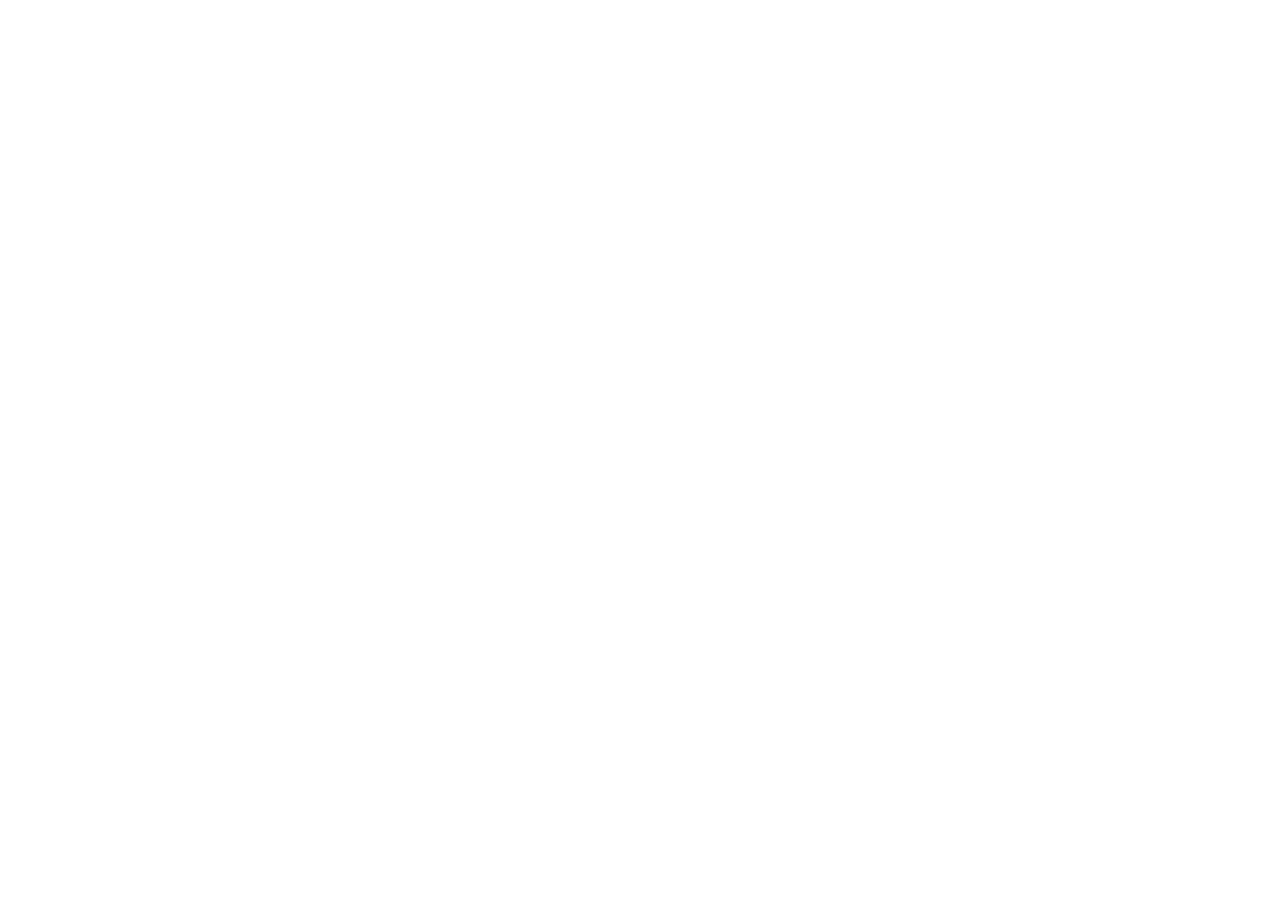
==== 04/index.html @ b27aa6e1 "04" ====
<!DOCTYPE html>
<html lang="en">
  <head>
    <meta charset="UTF-8" />
    <meta http-equiv="X-UA-Compatible" content="IE=edge" />
    <meta name="viewport" content="width=device-width, initial-scale=1.0" />
    <title>弹性旋转菜单</title>
  </head>
  <body></body>
</html>
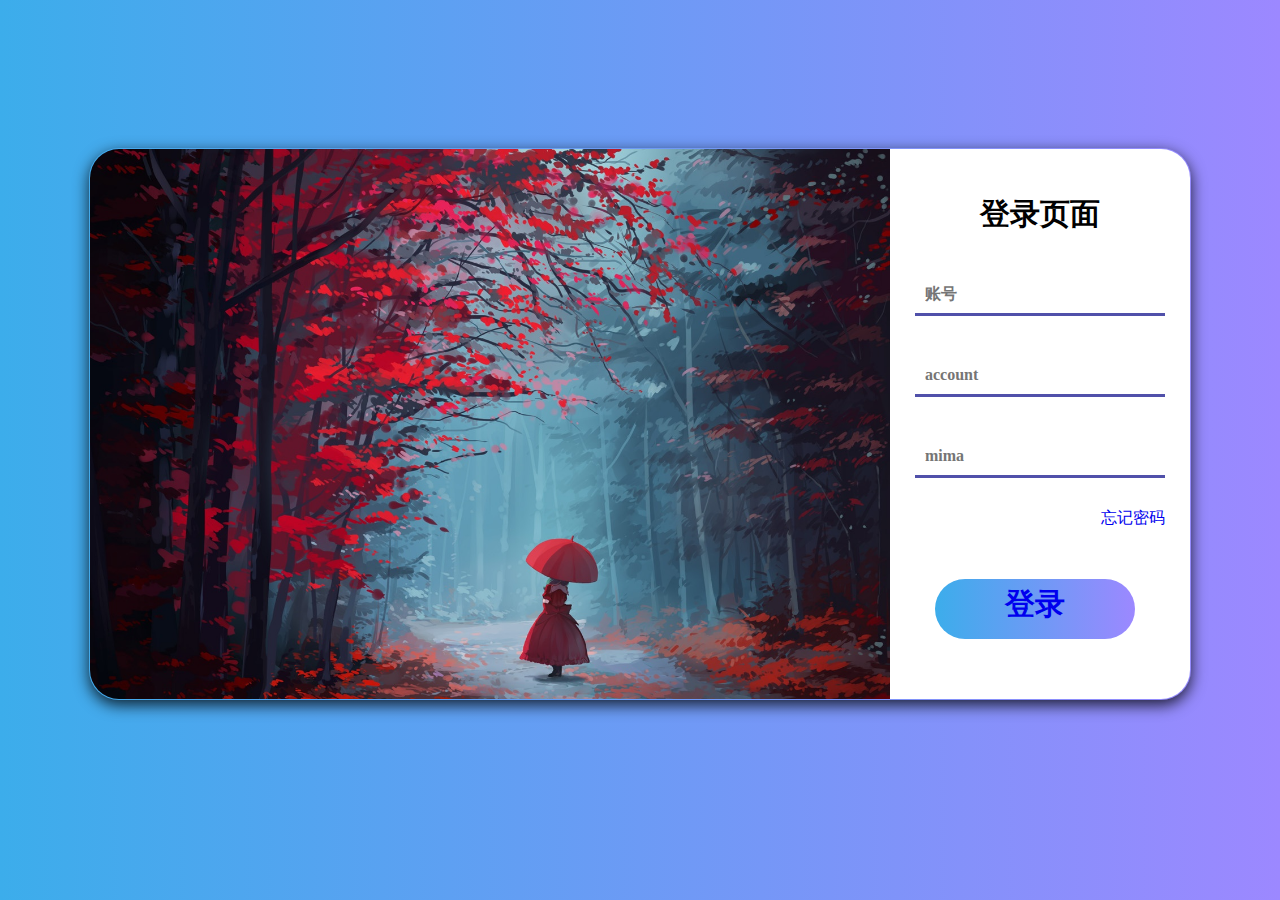
==== commit 5dcde06c: "login页面" ====
--- a/04/index.html
+++ b/04/index.html
@@ -4,7 +4,22 @@
     <meta charset="UTF-8" />
     <meta http-equiv="X-UA-Compatible" content="IE=edge" />
     <meta name="viewport" content="width=device-width, initial-scale=1.0" />
-    <title>弹性旋转菜单</title>
+    <title>登录页面</title>
+    <link rel="stylesheet" href="./index.css" />
   </head>
-  <body></body>
+  <body>
+    <div class="box-container">
+      <div class="box-left"></div>
+      <div class="box-right">
+        <div class="boxRight-center">
+          <h1>登录页面</h1>
+          <input type="text" class="common-info" placeholder="账号" />
+          <input type="text" class="common-info" placeholder="account" />
+          <input type="password" class="common-info" placeholder="mima " />
+          <a href="#" class="forget-psd">忘记密码</a>
+          <a href="#" class="login">登录</a>
+        </div>
+      </div>
+    </div>
+  </body>
 </html>
--- a/04/index.css
+++ b/04/index.css
@@ -0,0 +1,69 @@
+/* 设置背景渐变 */
+body {
+  background-image: linear-gradient(to left, #9c88ff, #3cadeb);
+  display: flex;
+  justify-content: center;
+}
+.box-container {
+  position: relative;
+  top: 140px;
+  width: 1100px;
+  height: 550px;
+  box-shadow: 0 5px 15px rgba(0, 0, 0, 0.8);
+  border: 1px solid transparent;
+  border-radius: 30px;
+  overflow: hidden;
+  display: flex;
+}
+.box-left {
+  width: 800px;
+  height: 550px;
+  background-image: url('../images/background1.jpg');
+  /* 让图片自适应大小 */
+  background-size: cover;
+}
+.box-right {
+  display: flex;
+  width: 300px;
+  height: 550px;
+  background-color: #fff;
+  justify-content: center;
+  align-items: center;
+}
+.boxRight-center {
+  text-align: center;
+  width: 250px;
+  height: 500px;
+}
+.boxRight-center h1 {
+  font: 900 30px '';
+}
+.common-info {
+  width: 230px;
+  margin: 20px 0;
+  outline: none;
+  border: 0;
+  padding: 10px;
+  border-bottom: 3px solid rgb(80, 80, 170);
+  font: 900 16px '';
+}
+.forget-psd {
+  float: right;
+  margin: 10px 0;
+  text-decoration: none;
+}
+
+.login {
+  position: absolute;
+  margin: 20px;
+  bottom: 40px;
+  display: block;
+  width: 200px;
+  height: 60px;
+  font: 900 30px '';
+  text-decoration: none;
+  line-height: 50px;
+  border-radius: 30px;
+  background-image: linear-gradient(to left, #9c88ff, #3cadeb);
+  text-align: center;
+}
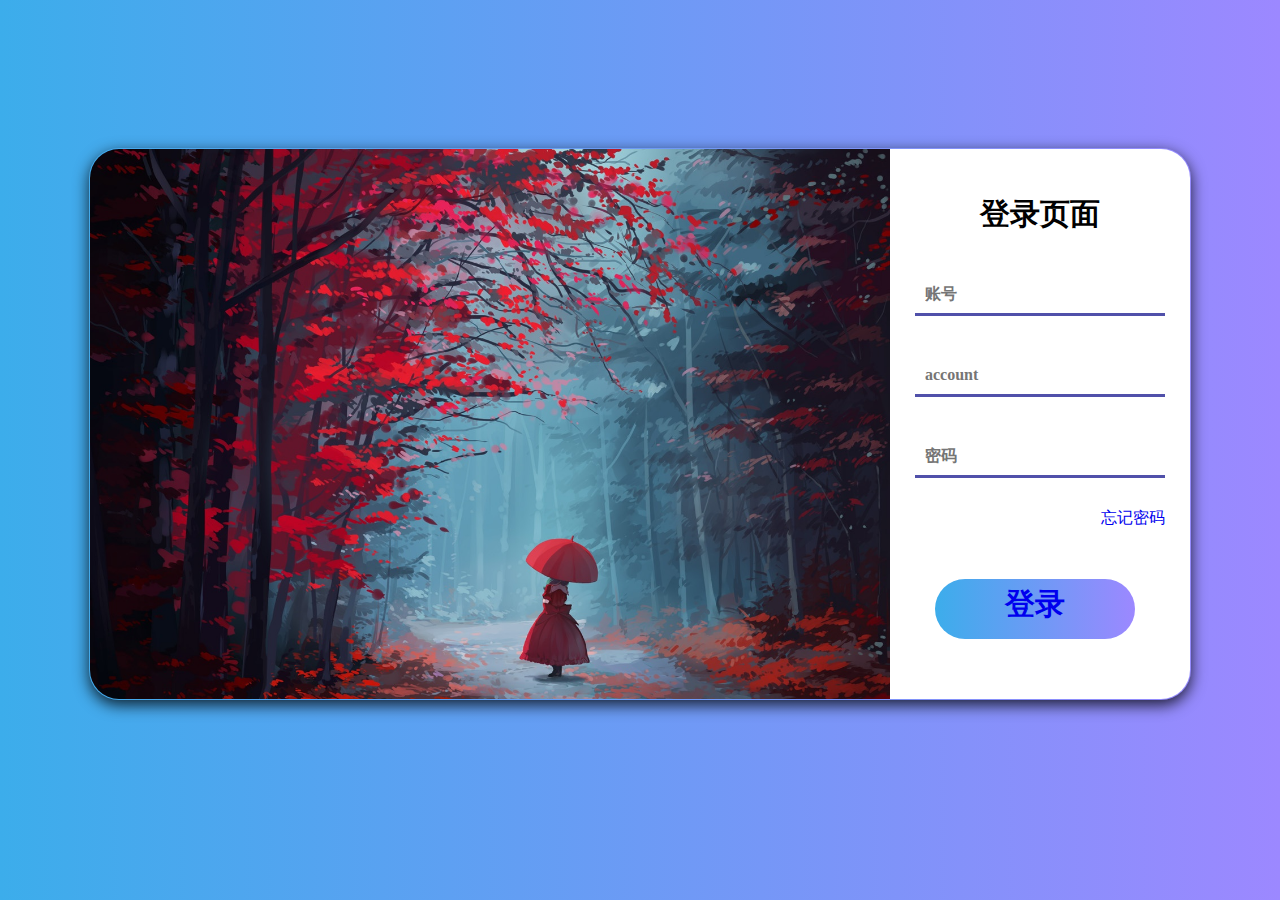
==== commit f5fc8b75: "login" ====
--- a/04/index.html
+++ b/04/index.html
@@ -15,7 +15,7 @@
           <h1>登录页面</h1>
           <input type="text" class="common-info" placeholder="账号" />
           <input type="text" class="common-info" placeholder="account" />
-          <input type="password" class="common-info" placeholder="mima " />
+          <input type="password" class="common-info" placeholder="密码 " />
           <a href="#" class="forget-psd">忘记密码</a>
           <a href="#" class="login">登录</a>
         </div>
